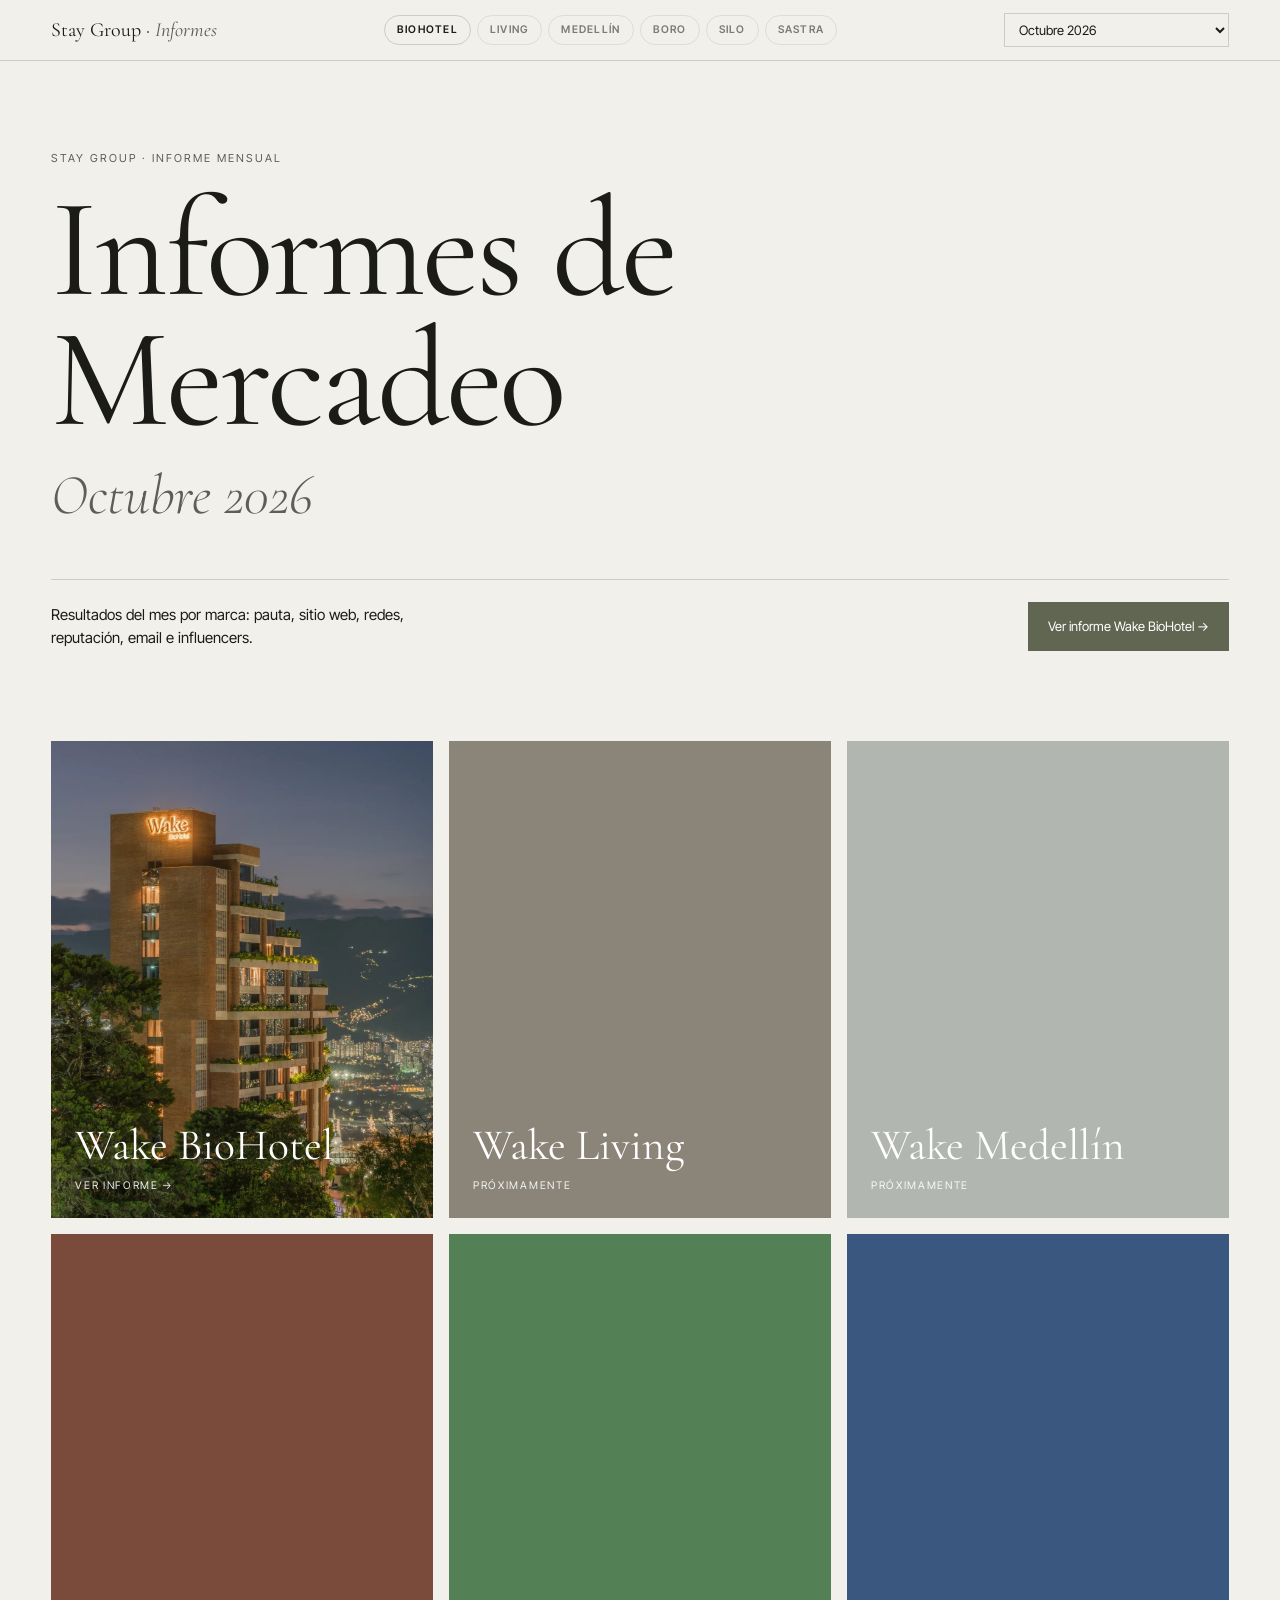
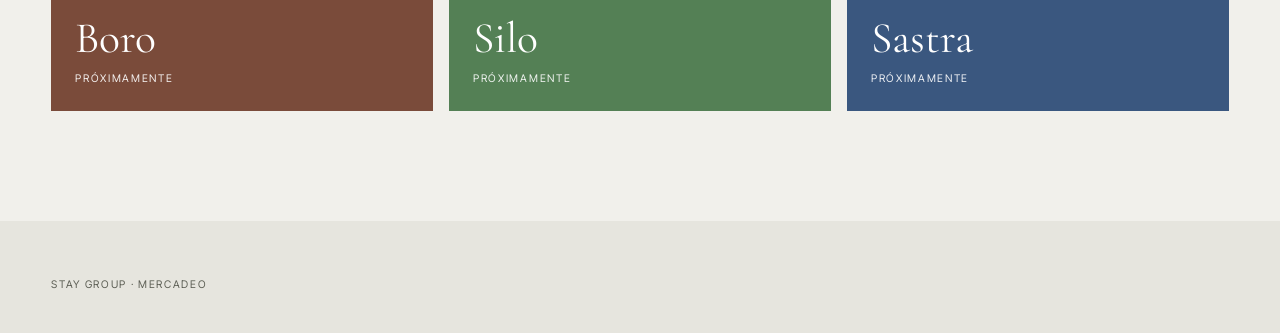
==== informe.html @ aa421466 "Publish the monthly marketing report site at the repository root. Add the static Spanish report (ind" ====
<!doctype html>
<html lang="es">
<head>
<meta charset="utf-8">
<meta name="viewport" content="width=device-width, initial-scale=1">
<title>Informe de Mercadeo · Stay Group</title>
<meta name="description" content="Informes mensuales de Mercadeo de las marcas de Stay Group.">
<meta name="robots" content="noindex">
<link rel="preconnect" href="https://fonts.googleapis.com">
<link rel="preconnect" href="https://fonts.gstatic.com" crossorigin>
<link href="https://fonts.googleapis.com/css2?family=Cormorant+Garamond:ital,wght@0,300;0,400;0,500;1,300;1,400&family=Inter+Tight:wght@400;500;600&display=swap" rel="stylesheet">
<link rel="stylesheet" href="assets/css/styles.css">
<link rel="icon" href="assets/img/favicon.png">
</head>
<body>
<div id="app"><noscript><p style="padding:120px 24px;font-family:serif;font-size:22px">Este informe necesita JavaScript activado.</p></noscript></div>
<script src="data/index.js"></script>
<script src="assets/js/common.js"></script>
<script src="assets/js/report.js"></script>
</body>
</html>
---- assets/css/styles.css ----
:root{
  --olive:#616652; --olive-25:rgba(97,102,82,.25); --olive-10:rgba(97,102,82,.1);
  --cream:#F1F0EB; --ink:#1B1C17; --wood:#A9744F; --down:#A0522D; --white:#fff; --muted:#5d5f55;
  --serif:"Cormorant Garamond",Georgia,"Times New Roman",serif;
  --sans:"Inter Tight",system-ui,-apple-system,"Segoe UI",Roboto,sans-serif;
  --pad:clamp(20px,4vw,56px); --max:1320px;
}
*{box-sizing:border-box;margin:0;padding:0}
html{scroll-behavior:smooth}
body{background:var(--cream);color:var(--ink);font-family:var(--sans);font-size:15px;line-height:1.55;-webkit-font-smoothing:antialiased}
img{max-width:100%;display:block}
a{color:inherit}
em{font-style:italic}
.wrap{max-width:var(--max);margin:0 auto;padding:0 var(--pad)}
.eyebrow{font-size:11px;letter-spacing:.18em;text-transform:uppercase;color:var(--muted)}
.serif{font-family:var(--serif)}
.nowrap{white-space:nowrap}

/* NAV */
.nav{position:fixed;inset:0 0 auto 0;z-index:50;background:rgba(241,240,235,.88);backdrop-filter:blur(10px);-webkit-backdrop-filter:blur(10px);border-bottom:1px solid var(--olive-25)}
.nav .in{display:flex;align-items:center;justify-content:space-between;gap:16px;height:60px;max-width:var(--max);margin:0 auto;padding:0 var(--pad)}
.brandmark{font-family:var(--serif);font-size:20px;text-decoration:none;white-space:nowrap}
.brandmark i{color:var(--muted)}
.pills{display:flex;gap:6px;flex-wrap:nowrap}
.pill{font-size:10.5px;font-weight:600;letter-spacing:.12em;text-transform:uppercase;padding:6px 12px;border-radius:999px;border:1px solid var(--olive-25);text-decoration:none;white-space:nowrap;position:relative;color:var(--ink);background:transparent}
.pill.active{background:var(--olive);color:#fff;border-color:var(--olive)}
.pill.soon{opacity:.55;cursor:default}
.pill.soon:hover::after{content:"Próximamente";position:absolute;top:120%;left:50%;transform:translateX(-50%);background:var(--ink);color:#fff;font-size:10px;padding:4px 8px;border-radius:3px;letter-spacing:.08em}
.month{font-family:var(--sans);font-size:13px;border:1px solid var(--olive-25);background:transparent;padding:7px 10px;color:var(--ink);border-radius:0}
.burger{display:none;background:none;border:0;font-size:24px;line-height:1;cursor:pointer;color:var(--ink)}
.mobile-menu{display:none}
@media (max-width:900px){
  .nav .pills,.nav .month{display:none}
  .burger{display:block}
  .mobile-menu.open{display:flex;flex-direction:column;gap:14px;position:fixed;inset:60px 0 0 0;background:var(--cream);padding:32px var(--pad);z-index:49;overflow:auto}
  .mobile-menu a,.mobile-menu span{font-family:var(--serif);font-size:30px;text-decoration:none}
  .mobile-menu .soon{opacity:.45}
  .mobile-menu .soon small{font-family:var(--sans);font-size:11px;letter-spacing:.14em;text-transform:uppercase;margin-left:8px}
  .mobile-menu .month{display:block;margin-top:16px;font-size:16px}
}

/* HERO */
.hero{position:relative;min-height:100vh;min-height:100svh;display:flex;align-items:flex-end;color:#fff;overflow:hidden;background:#2a2b24}
.hero img.bg{position:absolute;inset:0;width:100%;height:100%;object-fit:cover}
.hero::after{content:"";position:absolute;inset:0;background:linear-gradient(180deg,rgba(0,0,0,.15) 0%,rgba(0,0,0,.2) 40%,rgba(0,0,0,.62) 100%)}
.hero .content{position:relative;z-index:2;width:100%;max-width:var(--max);margin:0 auto;padding:0 var(--pad) clamp(48px,9vh,110px)}
.hero .logo{width:clamp(130px,14vw,190px);margin-bottom:28px}
.hero .eyebrow{color:rgba(255,255,255,.85)}
.hero h1{font-family:var(--serif);font-weight:400;font-size:clamp(56px,11vw,168px);line-height:.92;letter-spacing:-.02em;margin:14px 0 8px}
.hero .sub{font-family:var(--serif);font-style:italic;font-size:clamp(28px,4vw,54px);font-weight:300}
.hero .line{margin-top:18px;font-size:13px;opacity:.9}
.scrollcue{position:absolute;left:50%;bottom:22px;z-index:2;width:1px;height:42px;background:rgba(255,255,255,.6);overflow:hidden}
.scrollcue::after{content:"";position:absolute;left:0;top:-42px;width:1px;height:42px;background:#fff;animation:cue 2s infinite}
@keyframes cue{to{top:42px}}

/* SECTIONS */
section.block{padding:clamp(72px,11vw,150px) 0}
.sh{display:grid;grid-template-columns:220px 1fr;gap:24px;border-top:1px solid var(--olive-25);padding-top:22px;margin-bottom:clamp(36px,5vw,64px)}
.sh h2{font-family:var(--serif);font-weight:400;font-size:clamp(40px,6.4vw,92px);line-height:1;letter-spacing:-.01em}
.sh h2 em{font-weight:300}
.sh p.intro{margin-top:18px;max-width:640px;color:var(--muted)}
@media (max-width:760px){.sh{grid-template-columns:1fr;gap:10px}}

.grid{display:grid;gap:0}
.g3{grid-template-columns:repeat(3,1fr)}
.g5{grid-template-columns:repeat(5,1fr)}
@media (max-width:1000px){.g5{grid-template-columns:repeat(3,1fr)}}
@media (max-width:760px){.g3,.g5{grid-template-columns:1fr}}

.kpi{padding:22px 26px 34px 0;border-top:1px solid var(--olive-25);min-width:0}
.kpi .lab{font-size:11px;letter-spacing:.16em;text-transform:uppercase;color:var(--muted);margin-bottom:12px}
.kpi .val{font-family:var(--serif);font-weight:400;line-height:1;white-space:nowrap;font-size:clamp(44px,6vw,92px);letter-spacing:-.01em}
.kpi .delta{margin-top:14px;font-size:12.5px;display:flex;gap:6px;color:var(--ink)}
.kpi .delta.down{color:var(--down)}
.kpi .delta::before{content:"↗";color:var(--olive)}
.kpi .delta.down::before{content:"↘";color:var(--down)}
.kpi .delta.flat::before{content:"·"}
.kpi .note{margin-top:6px;font-size:11.5px;color:var(--muted)}
.headline .kpi{padding-right:clamp(16px,3vw,40px)}

.cells{display:grid;grid-template-columns:repeat(3,1fr);border:1px solid var(--olive-25)}
.cells .kpi{border-top:0;border-right:1px solid var(--olive-25);border-bottom:1px solid var(--olive-25);padding:22px 20px}
.cells .kpi .val{font-size:clamp(34px,3.6vw,52px)}
@media (max-width:760px){.cells{grid-template-columns:1fr 1fr}.cells .kpi .val{font-size:34px}}

/* ADS */
.adtop{display:grid;grid-template-columns:1.1fr 1fr 1fr;gap:0;margin-bottom:56px}
.adtop .kpi{padding:28px}
.adtop .dark{background:var(--olive);color:#fff;border-top-color:var(--olive)}
.adtop .dark .lab,.adtop .dark .note{color:rgba(255,255,255,.75)}
.adtop .val{font-size:clamp(44px,5.4vw,84px)}
.adtop .kpi+.kpi{border-left:1px solid var(--olive-25)}
@media (max-width:900px){.adtop{grid-template-columns:1fr}.adtop .kpi+.kpi{border-left:0}}
.charts{display:grid;grid-template-columns:1fr 1fr;gap:clamp(24px,4vw,64px);margin-bottom:48px}
@media (max-width:900px){.charts{grid-template-columns:1fr}}
.charts h3{font-family:var(--serif);font-weight:400;font-size:26px;margin-bottom:18px}
.charts h3 em{color:var(--muted)}
.chart svg{width:100%;height:auto;overflow:visible}
.chart text{font-family:var(--sans);font-size:11px;fill:var(--muted)}
.chart .bar{transition:transform 1.2s cubic-bezier(.2,.7,.2,1)}
.legend{display:flex;gap:18px;font-size:11.5px;color:var(--muted);margin-top:8px}
.legend i{display:inline-block;width:10px;height:10px;margin-right:6px;vertical-align:-1px}
.smallnote{font-size:11.5px;color:var(--muted);margin-top:10px}
.cards3{display:grid;grid-template-columns:repeat(3,1fr);gap:16px}
@media (max-width:900px){.cards3{grid-template-columns:1fr}}
.card{background:#fff;border:1px solid var(--olive-25);padding:26px}
.tag{display:inline-block;font-size:10px;font-weight:600;letter-spacing:.14em;text-transform:uppercase;border:1px solid var(--olive-25);border-radius:999px;padding:5px 11px}
.tag.fill{background:var(--olive);color:#fff;border-color:var(--olive)}
.tag.wood{background:var(--wood);color:#fff;border-color:var(--wood)}
.tag.down{background:var(--down);color:#fff;border-color:var(--down)}
.card .mini{font-size:10.5px;letter-spacing:.16em;text-transform:uppercase;color:var(--muted);margin-top:18px}
.card .big{font-family:var(--serif);font-size:40px;line-height:1.1;white-space:nowrap}
.card .txt{font-size:12.5px;margin-top:12px}
.card .txt.muted{color:var(--muted);border-top:1px solid var(--olive-10);padding-top:12px}
.criterio{margin-top:36px;border-left:2px solid var(--wood);padding:4px 0 4px 16px;max-width:720px;font-size:13px}
.criterio b{display:block;font-size:10.5px;letter-spacing:.16em;text-transform:uppercase;color:var(--wood);margin-bottom:4px}

/* PHOTO DIVIDER (transform parallax, image taller than frame so no bands) */
.divider{position:relative;height:clamp(320px,72vh,760px);overflow:hidden;background:var(--olive)}
.divider img{position:absolute;left:0;top:-15%;width:100%;height:130%;object-fit:cover;will-change:transform}
.divider .cap{position:absolute;left:0;right:0;bottom:0;padding:0 var(--pad) clamp(28px,6vh,64px);max-width:var(--max);margin:0 auto;color:#fff;font-family:var(--serif);font-style:italic;font-size:clamp(28px,4.2vw,60px);z-index:2;text-shadow:0 2px 24px rgba(0,0,0,.35)}
.divider::after{content:"";position:absolute;inset:0;background:linear-gradient(180deg,transparent 50%,rgba(0,0,0,.45));pointer-events:none}

/* SOCIAL */
.social{border-top:1px solid var(--olive-25);padding:28px 0 36px}
.social .head{display:flex;justify-content:space-between;align-items:center;margin-bottom:12px;gap:12px}
.social h3{font-family:var(--serif);font-weight:400;font-size:clamp(30px,3.4vw,44px)}
.social .kpi{border-top:0;padding:10px 18px 10px 0}
.social .kpi .val{font-size:clamp(34px,3.4vw,50px)}

/* REPUTATION */
.rep{display:grid;grid-template-columns:1.1fr 2fr;gap:clamp(24px,5vw,72px);align-items:end}
@media (max-width:900px){.rep{grid-template-columns:1fr}}
.ta .score{font-family:var(--serif);font-size:clamp(130px,18vw,260px);line-height:.85;white-space:nowrap}
.ta .score small{font-size:.22em;color:var(--muted)}
.others{display:grid;grid-template-columns:repeat(3,1fr)}
.others .kpi{padding-left:20px;border-top:0;border-left:1px solid var(--olive-25)}
.others .kpi .val{font-size:clamp(40px,4vw,60px)}
.others .kpi .val small{font-size:.4em;color:var(--muted)}
@media (max-width:600px){.others{grid-template-columns:1fr}.others .kpi{border-left:0;border-top:1px solid var(--olive-25);padding-left:0}}
.quotes{display:grid;grid-template-columns:1fr 1fr;gap:clamp(24px,5vw,72px);margin-top:clamp(56px,8vw,110px)}
@media (max-width:760px){.quotes{grid-template-columns:1fr}}
.quotes blockquote{font-family:var(--serif);font-style:italic;font-size:clamp(22px,2.4vw,32px);line-height:1.3}
.quotes cite{display:block;margin-top:14px;font-style:normal;font-family:var(--sans);font-size:10.5px;letter-spacing:.16em;text-transform:uppercase;color:var(--muted)}

/* EMAIL + INFLUENCER */
.email{display:grid;grid-template-columns:minmax(260px,420px) 1fr;gap:clamp(20px,4vw,48px);background:#fff;border:1px solid var(--olive-25);padding:clamp(16px,2.4vw,28px);margin-top:20px}
@media (max-width:760px){.email{grid-template-columns:1fr}}
.shot{position:relative;max-height:520px;overflow:auto;border:1px solid var(--olive-10);background:#f6f6f3;cursor:zoom-in}
.shot img{width:100%}
.shot .zoom{position:sticky;top:10px;float:right;margin:10px 10px -40px 0;background:var(--ink);color:#fff;font-size:10px;letter-spacing:.12em;text-transform:uppercase;padding:5px 9px;border-radius:999px;z-index:2}
.email h3,.infl h3{font-family:var(--serif);font-weight:400;font-size:clamp(28px,3vw,40px);line-height:1.1;margin:14px 0 6px}
.email .date{font-size:13px;color:var(--muted)}
.email .aud{font-size:12.5px;margin:12px 0 18px}
.email .aud b,.infl .meta b{font-size:10.5px;letter-spacing:.14em;text-transform:uppercase;color:var(--muted);font-weight:500;margin-right:6px}
.metrics{display:grid;grid-template-columns:repeat(3,1fr);gap:0 20px}
.metrics div{border-top:1px solid var(--olive-25);padding:10px 0 14px}
.metrics span{display:block;font-size:10.5px;letter-spacing:.14em;text-transform:uppercase;color:var(--muted)}
.metrics strong{font-family:var(--serif);font-weight:400;font-size:28px;white-space:nowrap}
.metrics small{font-size:11px;color:var(--muted);margin-left:4px}
.infl{display:grid;grid-template-columns:minmax(260px,420px) 1fr;gap:clamp(20px,4vw,56px);align-items:start}
@media (max-width:760px){.infl{grid-template-columns:1fr}}
.infl h3{font-size:clamp(44px,5vw,72px)}
.infl blockquote{font-family:var(--serif);font-style:italic;font-size:clamp(20px,2vw,26px);border-left:1px solid var(--olive);padding-left:18px;margin:22px 0}
.infl .meta{font-size:12.5px;margin-top:10px}

/* MILESTONES + LEARNINGS */
.miles li{list-style:none;display:grid;grid-template-columns:90px 1fr;border-top:1px solid var(--olive-25);padding:22px 0;font-family:var(--serif);font-size:clamp(19px,1.9vw,25px);line-height:1.35}
.miles li:last-child{border-bottom:1px solid var(--olive-25)}
.miles li span{font-style:italic;color:var(--muted)}
.lcards{display:grid;grid-template-columns:repeat(auto-fit,minmax(300px,1fr));gap:16px;margin-top:14px}
.lcard{background:#fff;border:1px solid var(--olive-25);padding:clamp(22px,3vw,40px);position:relative}
.lcard .n{font-family:var(--serif);font-size:64px;line-height:1;color:var(--olive)}
.lcard h4{font-family:var(--serif);font-weight:400;font-size:clamp(24px,2.4vw,32px);margin:18px 0 10px}
.lcard p{font-size:13.5px}
.lcard .tag{position:absolute;top:22px;right:22px}
.subhead{margin:48px 0 0}

/* FOOTER */
footer.sources{background:#E6E5DE;padding:56px 0 40px;font-size:12px;color:var(--muted)}
footer .cols{display:grid;grid-template-columns:1fr 2fr;gap:40px}
@media (max-width:760px){footer .cols{grid-template-columns:1fr}}
footer h5{font-size:10.5px;letter-spacing:.18em;text-transform:uppercase;font-weight:500;margin-bottom:12px;color:var(--ink)}
footer .pend{color:var(--ink);font-size:13.5px}
footer .bottom{border-top:1px solid var(--olive-25);margin-top:36px;padding-top:18px;letter-spacing:.16em;text-transform:uppercase;font-size:10.5px}

/* COVER */
.cover{padding-top:150px;padding-bottom:90px}
.cover h1{font-family:var(--serif);font-weight:400;font-size:clamp(64px,11vw,170px);line-height:.92;letter-spacing:-.02em;margin-top:18px}
.cover .sub{font-family:var(--serif);font-style:italic;font-weight:300;font-size:clamp(32px,4.4vw,60px);color:var(--muted);margin-top:8px}
.cover .row{display:flex;justify-content:space-between;align-items:center;gap:24px;border-top:1px solid var(--olive-25);margin-top:40px;padding-top:22px;flex-wrap:wrap}
.btn{display:inline-flex;gap:10px;align-items:center;background:var(--olive);color:#fff;text-decoration:none;padding:14px 20px;font-size:13px}
.bcards{display:grid;grid-template-columns:repeat(3,1fr);gap:16px;padding-bottom:110px}
@media (max-width:900px){.bcards{grid-template-columns:1fr 1fr}}
@media (max-width:560px){.bcards{grid-template-columns:1fr}}
.bcard{position:relative;aspect-ratio:4/5;overflow:hidden;color:#fff;text-decoration:none;display:flex;flex-direction:column;justify-content:flex-end;padding:24px}
.bcard img{position:absolute;inset:0;width:100%;height:100%;object-fit:cover;transition:transform 1.2s ease}
.bcard:hover img{transform:scale(1.04)}
.bcard::after{content:"";position:absolute;inset:0;background:linear-gradient(180deg,transparent 45%,rgba(0,0,0,.55))}
.bcard>*{position:relative;z-index:2}
.bcard .nm{font-family:var(--serif);font-size:clamp(34px,3.4vw,48px);line-height:1}
.bcard .st{font-size:10.5px;letter-spacing:.16em;text-transform:uppercase;margin-top:10px;opacity:.9}
.bcard.soon{cursor:default}
.bcard.soon::after{background:none}

/* COMING SOON page */
.soonpage{min-height:100vh;display:flex;align-items:center;color:#fff}
.soonpage h1{font-family:var(--serif);font-weight:400;font-size:clamp(56px,10vw,150px);line-height:.95}

/* LIGHTBOX */
.lb{position:fixed;inset:0;background:rgba(20,20,16,.92);z-index:100;display:none;overflow:auto;padding:60px 16px;cursor:zoom-out}
.lb.open{display:block}
.lb img{margin:0 auto;max-width:min(760px,100%)}
.lb button{position:fixed;top:16px;right:20px;background:#fff;border:0;padding:8px 12px;font-size:12px;cursor:pointer}

/* REVEAL: content is visible by default. Only hidden when JS confirms it can animate (html.js-anim). */
.js-anim .reveal{opacity:0;transform:translateY(28px);transition:opacity .9s ease,transform .9s cubic-bezier(.2,.7,.2,1)}
.js-anim .reveal.in{opacity:1;transform:none}
@media (prefers-reduced-motion:reduce){
  .js-anim .reveal{opacity:1;transform:none;transition:none}
  .divider img{transform:none!important}
  .scrollcue::after{animation:none}
}
@media print{.js-anim .reveal{opacity:1!important;transform:none!important}.nav{position:static}}
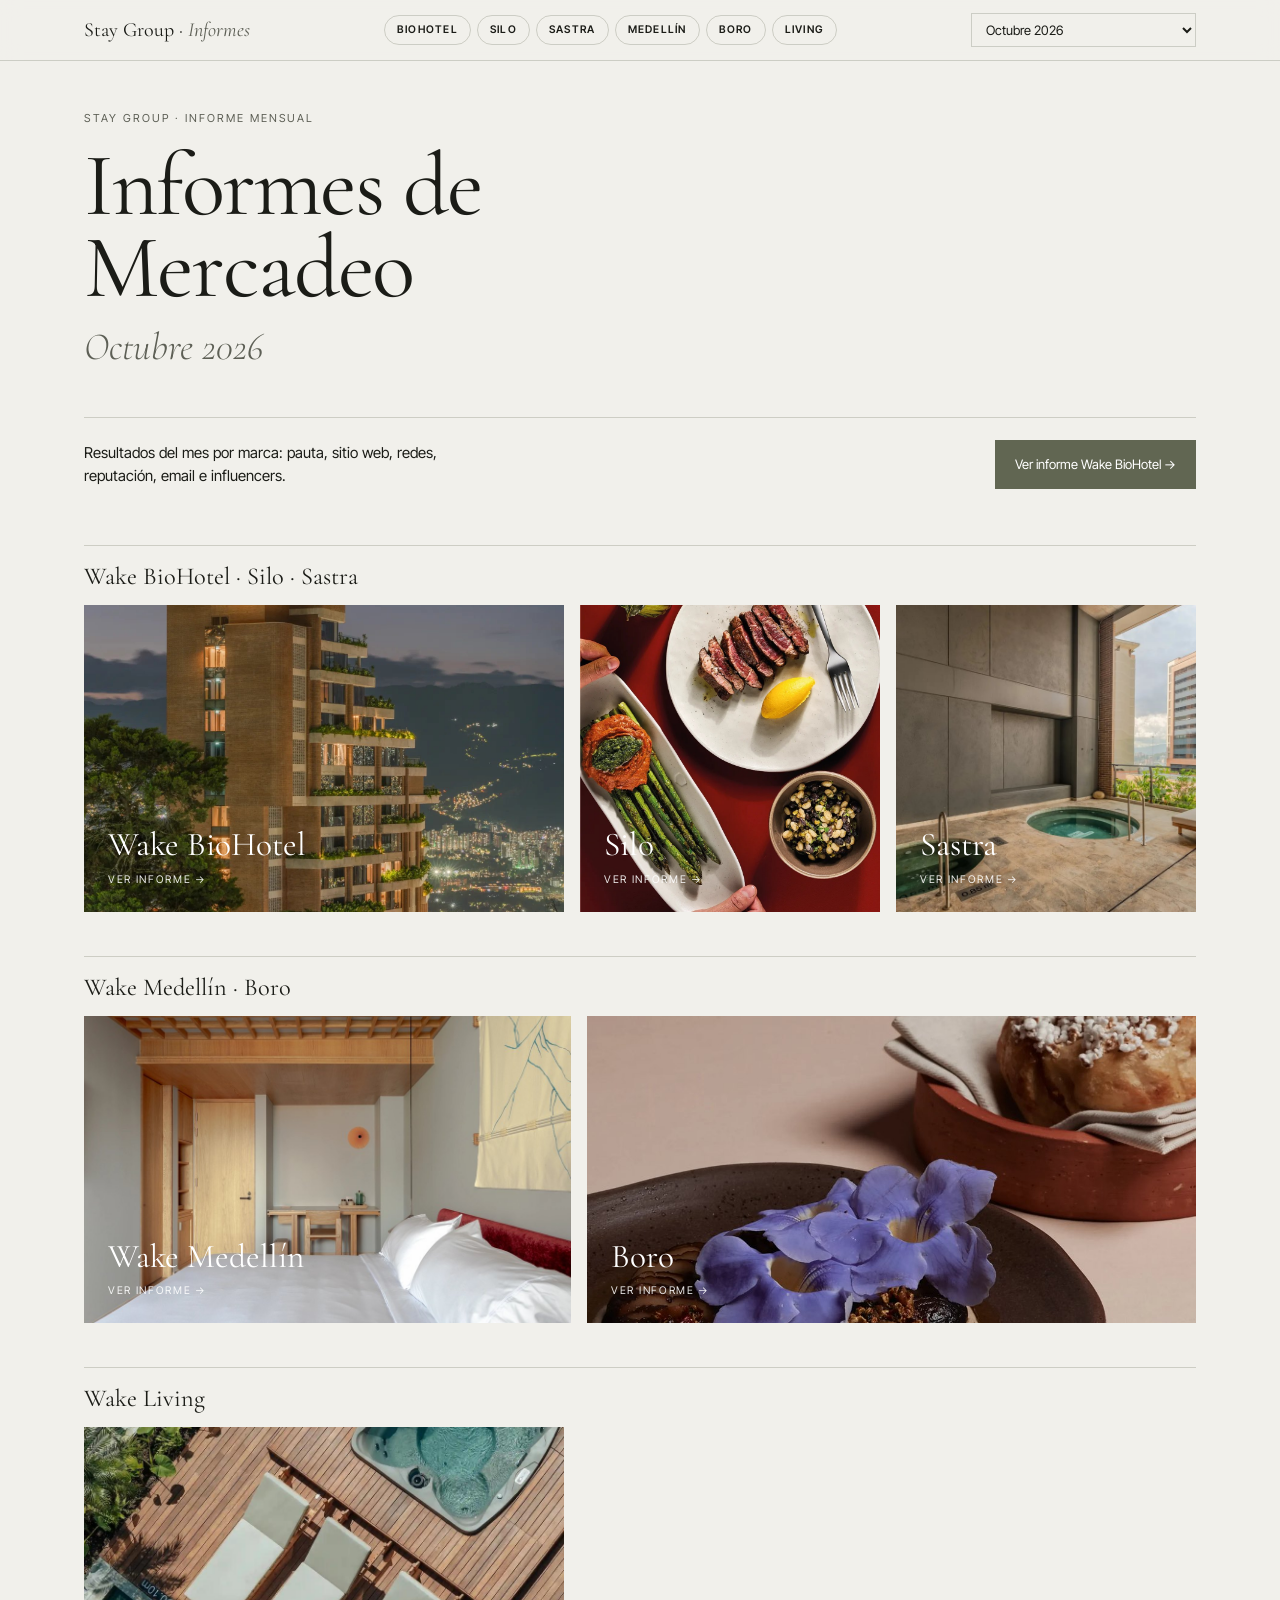
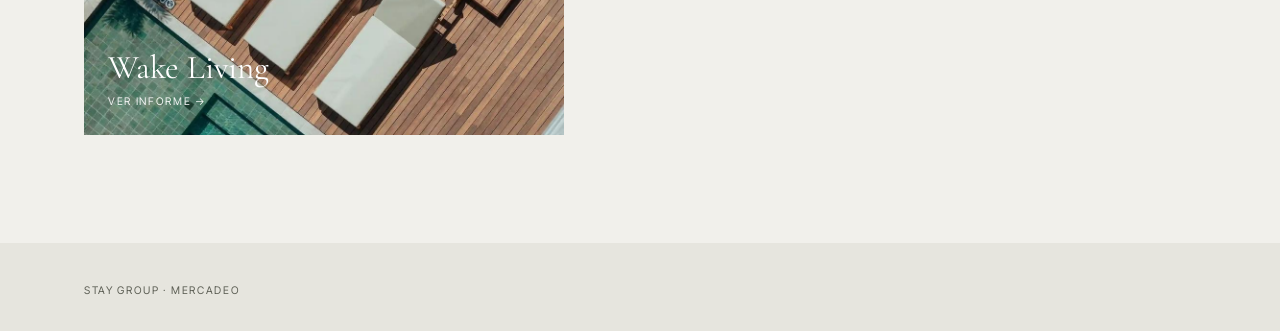
==== commit c05b59ad: "Group brands on the cover and link sibling reports. Publish the new site archive, including cache-bu" ====
--- a/informe.html
+++ b/informe.html
@@ -9,13 +9,13 @@
 <link rel="preconnect" href="https://fonts.googleapis.com">
 <link rel="preconnect" href="https://fonts.gstatic.com" crossorigin>
 <link href="https://fonts.googleapis.com/css2?family=Cormorant+Garamond:ital,wght@0,300;0,400;0,500;1,300;1,400&family=Inter+Tight:wght@400;500;600&display=swap" rel="stylesheet">
-<link rel="stylesheet" href="assets/css/styles.css">
+<link rel="stylesheet" href="assets/css/styles.css?v=20261111-1410">
 <link rel="icon" href="assets/img/favicon.png">
 </head>
 <body>
 <div id="app"><noscript><p style="padding:120px 24px;font-family:serif;font-size:22px">Este informe necesita JavaScript activado.</p></noscript></div>
-<script src="data/index.js"></script>
-<script src="assets/js/common.js"></script>
-<script src="assets/js/report.js"></script>
+<script src="data/index.js?v=20261111-1410"></script>
+<script src="assets/js/common.js?v=20261111-1410"></script>
+<script src="assets/js/report.js?v=20261111-1410"></script>
 </body>
 </html>
--- a/assets/css/styles.css
+++ b/assets/css/styles.css
@@ -1,9 +1,9 @@
 :root{
   --olive:#616652; --olive-25:rgba(97,102,82,.25); --olive-10:rgba(97,102,82,.1);
-  --cream:#F1F0EB; --ink:#1B1C17; --wood:#A9744F; --down:#A0522D; --white:#fff; --muted:#5d5f55;
+  --cream:#F1F0EB; --ink:#1B1C17; --wood:#A9744F; --down:#A0522D; --light:#BDB8AA; --white:#fff; --muted:#5d5f55;
   --serif:"Cormorant Garamond",Georgia,"Times New Roman",serif;
   --sans:"Inter Tight",system-ui,-apple-system,"Segoe UI",Roboto,sans-serif;
-  --pad:clamp(20px,4vw,56px); --max:1320px;
+  --pad:clamp(22px,5vw,72px); --max:1240px;
 }
 *{box-sizing:border-box;margin:0;padding:0}
 html{scroll-behavior:smooth}
@@ -40,116 +40,135 @@
 }
 
 /* HERO */
-.hero{position:relative;min-height:100vh;min-height:100svh;display:flex;align-items:flex-end;color:#fff;overflow:hidden;background:#2a2b24}
+.hero{position:relative;min-height:72vh;min-height:72svh;display:flex;align-items:flex-end;color:#fff;overflow:hidden;background:#2a2b24}
 .hero img.bg{position:absolute;inset:0;width:100%;height:100%;object-fit:cover}
 .hero::after{content:"";position:absolute;inset:0;background:linear-gradient(180deg,rgba(0,0,0,.15) 0%,rgba(0,0,0,.2) 40%,rgba(0,0,0,.62) 100%)}
-.hero .content{position:relative;z-index:2;width:100%;max-width:var(--max);margin:0 auto;padding:0 var(--pad) clamp(48px,9vh,110px)}
-.hero .logo{width:clamp(130px,14vw,190px);margin-bottom:28px}
+.hero .content{position:relative;z-index:2;width:100%;max-width:var(--max);margin:0 auto;padding:0 var(--pad) clamp(36px,6vh,72px)}
+.hero .logo{width:auto;max-width:clamp(110px,11vw,160px);max-height:72px;margin-bottom:20px}
 .hero .eyebrow{color:rgba(255,255,255,.85)}
-.hero h1{font-family:var(--serif);font-weight:400;font-size:clamp(56px,11vw,168px);line-height:.92;letter-spacing:-.02em;margin:14px 0 8px}
-.hero .sub{font-family:var(--serif);font-style:italic;font-size:clamp(28px,4vw,54px);font-weight:300}
+.hero h1{font-family:var(--serif);font-weight:400;font-size:clamp(44px,7vw,104px);line-height:.95;letter-spacing:-.015em;margin:10px 0 6px}
+.hero .sub{font-family:var(--serif);font-style:italic;font-size:clamp(24px,2.8vw,38px);font-weight:300}
 .hero .line{margin-top:18px;font-size:13px;opacity:.9}
 .scrollcue{position:absolute;left:50%;bottom:22px;z-index:2;width:1px;height:42px;background:rgba(255,255,255,.6);overflow:hidden}
 .scrollcue::after{content:"";position:absolute;left:0;top:-42px;width:1px;height:42px;background:#fff;animation:cue 2s infinite}
 @keyframes cue{to{top:42px}}
 
 /* SECTIONS */
-section.block{padding:clamp(72px,11vw,150px) 0}
-.sh{display:grid;grid-template-columns:220px 1fr;gap:24px;border-top:1px solid var(--olive-25);padding-top:22px;margin-bottom:clamp(36px,5vw,64px)}
-.sh h2{font-family:var(--serif);font-weight:400;font-size:clamp(40px,6.4vw,92px);line-height:1;letter-spacing:-.01em}
+section.block{padding-top:clamp(44px,6vw,84px);padding-bottom:clamp(44px,6vw,84px)}
+.sh{display:grid;grid-template-columns:200px 1fr;gap:24px;border-top:1px solid var(--olive-25);padding-top:18px;margin-bottom:clamp(24px,3vw,40px)}
+.sh h2{font-family:var(--serif);font-weight:400;font-size:clamp(30px,3.8vw,54px);line-height:1.05;letter-spacing:-.005em}
 .sh h2 em{font-weight:300}
-.sh p.intro{margin-top:18px;max-width:640px;color:var(--muted)}
+.sh p.intro{margin-top:10px;max-width:640px;color:var(--muted)}
 @media (max-width:760px){.sh{grid-template-columns:1fr;gap:10px}}
 
-.grid{display:grid;gap:0}
+.grid{display:grid;column-gap:clamp(20px,3vw,40px);row-gap:0}
 .g3{grid-template-columns:repeat(3,1fr)}
+.g4{grid-template-columns:repeat(4,1fr)}
 .g5{grid-template-columns:repeat(5,1fr)}
-@media (max-width:1000px){.g5{grid-template-columns:repeat(3,1fr)}}
-@media (max-width:760px){.g3,.g5{grid-template-columns:1fr}}
-
-.kpi{padding:22px 26px 34px 0;border-top:1px solid var(--olive-25);min-width:0}
+@media (max-width:1000px){.g5{grid-template-columns:repeat(3,1fr)}.g4{grid-template-columns:repeat(2,1fr)}}
+@media (max-width:760px){.g3,.g4,.g5{grid-template-columns:1fr}}
+
+.kpi{padding:18px 0 24px;border-top:1px solid var(--olive-25);min-width:0}
 .kpi .lab{font-size:11px;letter-spacing:.16em;text-transform:uppercase;color:var(--muted);margin-bottom:12px}
-.kpi .val{font-family:var(--serif);font-weight:400;line-height:1;white-space:nowrap;font-size:clamp(44px,6vw,92px);letter-spacing:-.01em}
+.kpi .val{font-family:var(--serif);font-weight:400;line-height:1;white-space:nowrap;font-size:clamp(36px,4.2vw,62px);letter-spacing:-.01em}
 .kpi .delta{margin-top:14px;font-size:12.5px;display:flex;gap:6px;color:var(--ink)}
 .kpi .delta.down{color:var(--down)}
 .kpi .delta::before{content:"↗";color:var(--olive)}
 .kpi .delta.down::before{content:"↘";color:var(--down)}
 .kpi .delta.flat::before{content:"·"}
 .kpi .note{margin-top:6px;font-size:11.5px;color:var(--muted)}
-.headline .kpi{padding-right:clamp(16px,3vw,40px)}
+.kpi .delta,.kpi .note{overflow-wrap:anywhere}
 
 .cells{display:grid;grid-template-columns:repeat(3,1fr);border:1px solid var(--olive-25)}
 .cells .kpi{border-top:0;border-right:1px solid var(--olive-25);border-bottom:1px solid var(--olive-25);padding:22px 20px}
-.cells .kpi .val{font-size:clamp(34px,3.6vw,52px)}
-@media (max-width:760px){.cells{grid-template-columns:1fr 1fr}.cells .kpi .val{font-size:34px}}
+.cells .kpi .val{font-size:clamp(30px,3vw,44px)}
+.cells.c4{grid-template-columns:repeat(4,1fr)}
+.cells.c4 .kpi .val{font-size:clamp(28px,2.6vw,40px)}
+@media (max-width:1000px){.cells.c4{grid-template-columns:repeat(2,1fr)}}
+@media (max-width:760px){.cells,.cells.c4{grid-template-columns:1fr 1fr}.cells .kpi{padding:16px 14px}.cells .kpi .val{font-size:28px}}
 
 /* ADS */
-.adtop{display:grid;grid-template-columns:1.1fr 1fr 1fr;gap:0;margin-bottom:56px}
-.adtop .kpi{padding:28px}
+.adtop{display:grid;grid-template-columns:1.1fr 1fr 1fr;gap:0;margin-bottom:36px}
+.adtop.n2{grid-template-columns:1.1fr 1fr}
+.adtop.n4{grid-template-columns:1.1fr 1fr 1fr 1fr}
+.adtop.n4 .val{font-size:clamp(32px,3.4vw,50px)}
+.adtop .kpi{padding:22px 24px}
 .adtop .dark{background:var(--olive);color:#fff;border-top-color:var(--olive)}
 .adtop .dark .lab,.adtop .dark .note{color:rgba(255,255,255,.75)}
-.adtop .val{font-size:clamp(44px,5.4vw,84px)}
+.adtop .dark .delta,.adtop .dark .delta.down,.adtop .dark .delta::before,.adtop .dark .delta.down::before{color:#fff}
+.adtop .val{font-size:clamp(36px,4.2vw,60px)}
 .adtop .kpi+.kpi{border-left:1px solid var(--olive-25)}
-@media (max-width:900px){.adtop{grid-template-columns:1fr}.adtop .kpi+.kpi{border-left:0}}
-.charts{display:grid;grid-template-columns:1fr 1fr;gap:clamp(24px,4vw,64px);margin-bottom:48px}
+@media (max-width:900px){.adtop,.adtop.n2,.adtop.n4{grid-template-columns:1fr}.adtop .kpi+.kpi{border-left:0}}
+.charts{display:grid;grid-template-columns:1fr 1fr;gap:clamp(24px,4vw,56px);margin-bottom:32px}
+.charts.one{grid-template-columns:1fr;max-width:760px}
 @media (max-width:900px){.charts{grid-template-columns:1fr}}
-.charts h3{font-family:var(--serif);font-weight:400;font-size:26px;margin-bottom:18px}
+.charts h3{font-family:var(--serif);font-weight:400;font-size:22px;margin-bottom:12px}
 .charts h3 em{color:var(--muted)}
 .chart svg{width:100%;height:auto;overflow:visible}
 .chart text{font-family:var(--sans);font-size:11px;fill:var(--muted)}
-.chart .bar{transition:transform 1.2s cubic-bezier(.2,.7,.2,1)}
+/* Barras visibles por defecto; solo se encogen mientras esperan la animación */
+.chart .bar{transform-box:fill-box;transition:transform 1.2s cubic-bezier(.2,.7,.2,1)}
+.chart .bar-x{transform-origin:left center}
+.chart .bar-y{transform-origin:center bottom}
+.js-anim .reveal:not(.in) .bar-x{transform:scaleX(0)}
+.js-anim .reveal:not(.in) .bar-y{transform:scaleY(0)}
 .legend{display:flex;gap:18px;font-size:11.5px;color:var(--muted);margin-top:8px}
 .legend i{display:inline-block;width:10px;height:10px;margin-right:6px;vertical-align:-1px}
 .smallnote{font-size:11.5px;color:var(--muted);margin-top:10px}
 .cards3{display:grid;grid-template-columns:repeat(3,1fr);gap:16px}
-@media (max-width:900px){.cards3{grid-template-columns:1fr}}
-.card{background:#fff;border:1px solid var(--olive-25);padding:26px}
+.cards3.n2{grid-template-columns:repeat(2,1fr)}
+.cards3.n1{grid-template-columns:minmax(0,520px)}
+@media (max-width:900px){.cards3,.cards3.n2{grid-template-columns:1fr}}
+.card{background:#fff;border:1px solid var(--olive-25);padding:22px}
 .tag{display:inline-block;font-size:10px;font-weight:600;letter-spacing:.14em;text-transform:uppercase;border:1px solid var(--olive-25);border-radius:999px;padding:5px 11px}
 .tag.fill{background:var(--olive);color:#fff;border-color:var(--olive)}
 .tag.wood{background:var(--wood);color:#fff;border-color:var(--wood)}
 .tag.down{background:var(--down);color:#fff;border-color:var(--down)}
 .card .mini{font-size:10.5px;letter-spacing:.16em;text-transform:uppercase;color:var(--muted);margin-top:18px}
-.card .big{font-family:var(--serif);font-size:40px;line-height:1.1;white-space:nowrap}
+.card .big{font-family:var(--serif);font-size:32px;line-height:1.1;white-space:nowrap}
 .card .txt{font-size:12.5px;margin-top:12px}
 .card .txt.muted{color:var(--muted);border-top:1px solid var(--olive-10);padding-top:12px}
 .criterio{margin-top:36px;border-left:2px solid var(--wood);padding:4px 0 4px 16px;max-width:720px;font-size:13px}
 .criterio b{display:block;font-size:10.5px;letter-spacing:.16em;text-transform:uppercase;color:var(--wood);margin-bottom:4px}
 
 /* PHOTO DIVIDER (transform parallax, image taller than frame so no bands) */
-.divider{position:relative;height:clamp(320px,72vh,760px);overflow:hidden;background:var(--olive)}
+.divider{position:relative;height:clamp(200px,40vh,420px);overflow:hidden;background:var(--olive)}
 .divider img{position:absolute;left:0;top:-15%;width:100%;height:130%;object-fit:cover;will-change:transform}
-.divider .cap{position:absolute;left:0;right:0;bottom:0;padding:0 var(--pad) clamp(28px,6vh,64px);max-width:var(--max);margin:0 auto;color:#fff;font-family:var(--serif);font-style:italic;font-size:clamp(28px,4.2vw,60px);z-index:2;text-shadow:0 2px 24px rgba(0,0,0,.35)}
+.divider .cap{position:absolute;left:0;right:0;bottom:0;padding:0 var(--pad) clamp(28px,6vh,64px);max-width:var(--max);margin:0 auto;color:#fff;font-family:var(--serif);font-style:italic;font-size:clamp(22px,2.8vw,40px);z-index:2;text-shadow:0 2px 24px rgba(0,0,0,.35)}
 .divider::after{content:"";position:absolute;inset:0;background:linear-gradient(180deg,transparent 50%,rgba(0,0,0,.45));pointer-events:none}
 
 /* SOCIAL */
-.social{border-top:1px solid var(--olive-25);padding:28px 0 36px}
+.social{border-top:1px solid var(--olive-25);padding:20px 0 24px}
 .social .head{display:flex;justify-content:space-between;align-items:center;margin-bottom:12px;gap:12px}
-.social h3{font-family:var(--serif);font-weight:400;font-size:clamp(30px,3.4vw,44px)}
-.social .kpi{border-top:0;padding:10px 18px 10px 0}
-.social .kpi .val{font-size:clamp(34px,3.4vw,50px)}
+.social h3{font-family:var(--serif);font-weight:400;font-size:clamp(24px,2.4vw,32px)}
+.social .kpi{border-top:0;padding:8px 0}
+.social .kpi .val{font-size:clamp(28px,2.8vw,40px)}
 
 /* REPUTATION */
 .rep{display:grid;grid-template-columns:1.1fr 2fr;gap:clamp(24px,5vw,72px);align-items:end}
 @media (max-width:900px){.rep{grid-template-columns:1fr}}
-.ta .score{font-family:var(--serif);font-size:clamp(130px,18vw,260px);line-height:.85;white-space:nowrap}
+.ta .score{font-family:var(--serif);font-size:clamp(84px,10vw,140px);line-height:.9;white-space:nowrap}
 .ta .score small{font-size:.22em;color:var(--muted)}
 .others{display:grid;grid-template-columns:repeat(3,1fr)}
+.others.n1{grid-template-columns:1fr}.others.n2{grid-template-columns:repeat(2,1fr)}.others.n4{grid-template-columns:repeat(4,1fr)}
+.rep.solo{grid-template-columns:1fr}
 .others .kpi{padding-left:20px;border-top:0;border-left:1px solid var(--olive-25)}
-.others .kpi .val{font-size:clamp(40px,4vw,60px)}
+.others .kpi .val{font-size:clamp(32px,3vw,46px)}
 .others .kpi .val small{font-size:.4em;color:var(--muted)}
-@media (max-width:600px){.others{grid-template-columns:1fr}.others .kpi{border-left:0;border-top:1px solid var(--olive-25);padding-left:0}}
-.quotes{display:grid;grid-template-columns:1fr 1fr;gap:clamp(24px,5vw,72px);margin-top:clamp(56px,8vw,110px)}
+@media (max-width:600px){.others,.others.n2,.others.n4{grid-template-columns:1fr}.others .kpi{border-left:0;border-top:1px solid var(--olive-25);padding-left:0}}
+.quotes{display:grid;grid-template-columns:1fr 1fr;gap:clamp(24px,5vw,64px);margin-top:clamp(32px,4vw,56px)}
 @media (max-width:760px){.quotes{grid-template-columns:1fr}}
-.quotes blockquote{font-family:var(--serif);font-style:italic;font-size:clamp(22px,2.4vw,32px);line-height:1.3}
+.quotes.one{grid-template-columns:minmax(0,760px)}
+.quotes blockquote{font-family:var(--serif);font-style:italic;font-size:clamp(19px,1.8vw,24px);line-height:1.35}
 .quotes cite{display:block;margin-top:14px;font-style:normal;font-family:var(--sans);font-size:10.5px;letter-spacing:.16em;text-transform:uppercase;color:var(--muted)}
 
 /* EMAIL + INFLUENCER */
 .email{display:grid;grid-template-columns:minmax(260px,420px) 1fr;gap:clamp(20px,4vw,48px);background:#fff;border:1px solid var(--olive-25);padding:clamp(16px,2.4vw,28px);margin-top:20px}
 @media (max-width:760px){.email{grid-template-columns:1fr}}
-.shot{position:relative;max-height:520px;overflow:auto;border:1px solid var(--olive-10);background:#f6f6f3;cursor:zoom-in}
+.shot{position:relative;max-height:440px;overflow:auto;border:1px solid var(--olive-10);background:#f6f6f3;cursor:zoom-in}
 .shot img{width:100%}
 .shot .zoom{position:sticky;top:10px;float:right;margin:10px 10px -40px 0;background:var(--ink);color:#fff;font-size:10px;letter-spacing:.12em;text-transform:uppercase;padding:5px 9px;border-radius:999px;z-index:2}
-.email h3,.infl h3{font-family:var(--serif);font-weight:400;font-size:clamp(28px,3vw,40px);line-height:1.1;margin:14px 0 6px}
+.email h3,.infl h3{font-family:var(--serif);font-weight:400;font-size:clamp(24px,2.4vw,32px);line-height:1.1;margin:14px 0 6px}
 .email .date{font-size:13px;color:var(--muted)}
 .email .aud{font-size:12.5px;margin:12px 0 18px}
 .email .aud b,.infl .meta b{font-size:10.5px;letter-spacing:.14em;text-transform:uppercase;color:var(--muted);font-weight:500;margin-right:6px}
@@ -160,24 +179,44 @@
 .metrics small{font-size:11px;color:var(--muted);margin-left:4px}
 .infl{display:grid;grid-template-columns:minmax(260px,420px) 1fr;gap:clamp(20px,4vw,56px);align-items:start}
 @media (max-width:760px){.infl{grid-template-columns:1fr}}
-.infl h3{font-size:clamp(44px,5vw,72px)}
+.infl h3{font-size:clamp(34px,3.6vw,52px)}
 .infl blockquote{font-family:var(--serif);font-style:italic;font-size:clamp(20px,2vw,26px);border-left:1px solid var(--olive);padding-left:18px;margin:22px 0}
 .infl .meta{font-size:12.5px;margin-top:10px}
 
+/* HISTORIAS DE INFLUENCERS (sin métricas públicas) */
+.stories{display:grid;grid-template-columns:minmax(0,1fr) minmax(0,2fr);gap:clamp(20px,4vw,48px);border-top:1px solid var(--olive-25);padding-top:24px;margin-top:32px;align-items:start}
+.stories h3{font-family:var(--serif);font-weight:400;font-size:clamp(24px,2.4vw,32px);line-height:1.15;margin:14px 0 8px}
+.stories p{font-size:13.5px}
+.stories .pics{display:grid;gap:14px}
+.shot.wide{max-height:none;overflow:hidden;background:transparent;border:0}
+.shot.wide img{width:auto;max-width:100%;max-height:440px;margin:0 auto}
+@media (max-width:860px){.stories{grid-template-columns:1fr}}
+.infl+.infl{margin-top:40px;border-top:1px solid var(--olive-25);padding-top:32px}
+
 /* MILESTONES + LEARNINGS */
-.miles li{list-style:none;display:grid;grid-template-columns:90px 1fr;border-top:1px solid var(--olive-25);padding:22px 0;font-family:var(--serif);font-size:clamp(19px,1.9vw,25px);line-height:1.35}
+.miles li{list-style:none;display:grid;grid-template-columns:64px 1fr;border-top:1px solid var(--olive-25);padding:14px 0;font-family:var(--serif);font-size:clamp(17px,1.5vw,21px);line-height:1.35}
 .miles li:last-child{border-bottom:1px solid var(--olive-25)}
 .miles li span{font-style:italic;color:var(--muted)}
-.lcards{display:grid;grid-template-columns:repeat(auto-fit,minmax(300px,1fr));gap:16px;margin-top:14px}
-.lcard{background:#fff;border:1px solid var(--olive-25);padding:clamp(22px,3vw,40px);position:relative}
-.lcard .n{font-family:var(--serif);font-size:64px;line-height:1;color:var(--olive)}
-.lcard h4{font-family:var(--serif);font-weight:400;font-size:clamp(24px,2.4vw,32px);margin:18px 0 10px}
-.lcard p{font-size:13.5px}
-.lcard .tag{position:absolute;top:22px;right:22px}
-.subhead{margin:48px 0 0}
-
+/* APRENDIZAJE -> PRÓXIMO PASO */
+.insights{border-top:1px solid var(--olive-25)}
+.ins-head,.ins{display:grid;grid-template-columns:56px 1fr 40px 1fr;column-gap:clamp(12px,2vw,28px)}
+.ins-head{padding:12px 0;font-size:10.5px;letter-spacing:.16em;text-transform:uppercase;color:var(--muted);border-bottom:1px solid var(--olive-25)}
+.ins{padding:22px 0;border-bottom:1px solid var(--olive-25);align-items:start}
+.ins .n{font-family:var(--serif);font-size:40px;line-height:1;color:var(--olive)}
+.ins h4{font-family:var(--serif);font-weight:400;font-size:clamp(21px,1.9vw,26px);line-height:1.15;margin:10px 0 6px}
+.ins p{font-size:13.5px}
+.ins .a{background:#fff;border:1px solid var(--olive-25);padding:16px 18px}
+.ins .a h4{margin-top:4px}
+.ins .arrow{font-family:var(--serif);font-size:32px;color:var(--wood);text-align:center;padding-top:30px}
+.ins .mlab{display:none;font-size:10.5px;letter-spacing:.16em;text-transform:uppercase;color:var(--muted)}
+@media (max-width:760px){
+  .ins-head{display:none}
+  .ins{grid-template-columns:1fr;row-gap:10px}
+  .ins .arrow{display:none}
+  .ins .mlab{display:block}
+}
 /* FOOTER */
-footer.sources{background:#E6E5DE;padding:56px 0 40px;font-size:12px;color:var(--muted)}
+footer.sources{background:#E6E5DE;padding:40px 0 32px;font-size:12px;color:var(--muted)}
 footer .cols{display:grid;grid-template-columns:1fr 2fr;gap:40px}
 @media (max-width:760px){footer .cols{grid-template-columns:1fr}}
 footer h5{font-size:10.5px;letter-spacing:.18em;text-transform:uppercase;font-weight:500;margin-bottom:12px;color:var(--ink)}
@@ -185,27 +224,39 @@
 footer .bottom{border-top:1px solid var(--olive-25);margin-top:36px;padding-top:18px;letter-spacing:.16em;text-transform:uppercase;font-size:10.5px}
 
 /* COVER */
-.cover{padding-top:150px;padding-bottom:90px}
-.cover h1{font-family:var(--serif);font-weight:400;font-size:clamp(64px,11vw,170px);line-height:.92;letter-spacing:-.02em;margin-top:18px}
-.cover .sub{font-family:var(--serif);font-style:italic;font-weight:300;font-size:clamp(32px,4.4vw,60px);color:var(--muted);margin-top:8px}
+.cover{padding-top:110px;padding-bottom:56px}
+.cover h1{font-family:var(--serif);font-weight:400;font-size:clamp(46px,7vw,108px);line-height:.92;letter-spacing:-.02em;margin-top:18px}
+.cover .sub{font-family:var(--serif);font-style:italic;font-weight:300;font-size:clamp(24px,3vw,40px);color:var(--muted);margin-top:8px}
 .cover .row{display:flex;justify-content:space-between;align-items:center;gap:24px;border-top:1px solid var(--olive-25);margin-top:40px;padding-top:22px;flex-wrap:wrap}
 .btn{display:inline-flex;gap:10px;align-items:center;background:var(--olive);color:#fff;text-decoration:none;padding:14px 20px;font-size:13px}
-.bcards{display:grid;grid-template-columns:repeat(3,1fr);gap:16px;padding-bottom:110px}
-@media (max-width:900px){.bcards{grid-template-columns:1fr 1fr}}
-@media (max-width:560px){.bcards{grid-template-columns:1fr}}
-.bcard{position:relative;aspect-ratio:4/5;overflow:hidden;color:#fff;text-decoration:none;display:flex;flex-direction:column;justify-content:flex-end;padding:24px}
+.groups{padding-bottom:64px}
+.bgroup{border-top:1px solid var(--olive-25);padding-top:16px;margin-bottom:clamp(28px,3.5vw,44px)}
+.gname{font-family:var(--serif);font-weight:400;font-size:clamp(20px,1.9vw,26px);line-height:1.2;margin-bottom:14px}
+.bcards{display:grid;grid-template-columns:1.6fr 1fr 1fr;gap:16px}
+.bcards.n2{grid-template-columns:1.6fr 2fr}
+.bcards .bcard{height:clamp(220px,24vw,340px)}
+@media (max-width:760px){.bcards,.bcards.n2{grid-template-columns:1fr 1fr}.bcards .bcard.main{grid-column:1/-1}.bcards .bcard{height:clamp(180px,42vw,260px)}}
+@media (max-width:420px){.bcards,.bcards.n2{grid-template-columns:1fr}}
+.bcard{position:relative;overflow:hidden;color:#fff;text-decoration:none;display:flex;flex-direction:column;justify-content:flex-end;padding:24px}
 .bcard img{position:absolute;inset:0;width:100%;height:100%;object-fit:cover;transition:transform 1.2s ease}
 .bcard:hover img{transform:scale(1.04)}
 .bcard::after{content:"";position:absolute;inset:0;background:linear-gradient(180deg,transparent 45%,rgba(0,0,0,.55))}
 .bcard>*{position:relative;z-index:2}
-.bcard .nm{font-family:var(--serif);font-size:clamp(34px,3.4vw,48px);line-height:1}
+.bcard .nm{font-family:var(--serif);font-size:clamp(28px,2.6vw,38px);line-height:1}
 .bcard .st{font-size:10.5px;letter-spacing:.16em;text-transform:uppercase;margin-top:10px;opacity:.9}
 .bcard.soon{cursor:default}
 .bcard.soon::after{background:none}
 
+/* Marcas hermanas en el informe */
+.siblings{display:flex;flex-wrap:wrap;align-items:baseline;gap:6px 14px;padding-top:18px;padding-bottom:0}
+.siblings .links{font-family:var(--serif);font-size:19px}
+.siblings .links a{text-decoration:none;border-bottom:1px solid var(--olive-25)}
+.siblings .links a:hover{border-bottom-color:var(--olive)}
+.siblings .links i{font-style:normal;color:var(--muted);margin:0 8px}
+
 /* COMING SOON page */
 .soonpage{min-height:100vh;display:flex;align-items:center;color:#fff}
-.soonpage h1{font-family:var(--serif);font-weight:400;font-size:clamp(56px,10vw,150px);line-height:.95}
+.soonpage h1{font-family:var(--serif);font-weight:400;font-size:clamp(44px,7vw,100px);line-height:.95}
 
 /* LIGHTBOX */
 .lb{position:fixed;inset:0;background:rgba(20,20,16,.92);z-index:100;display:none;overflow:auto;padding:60px 16px;cursor:zoom-out}
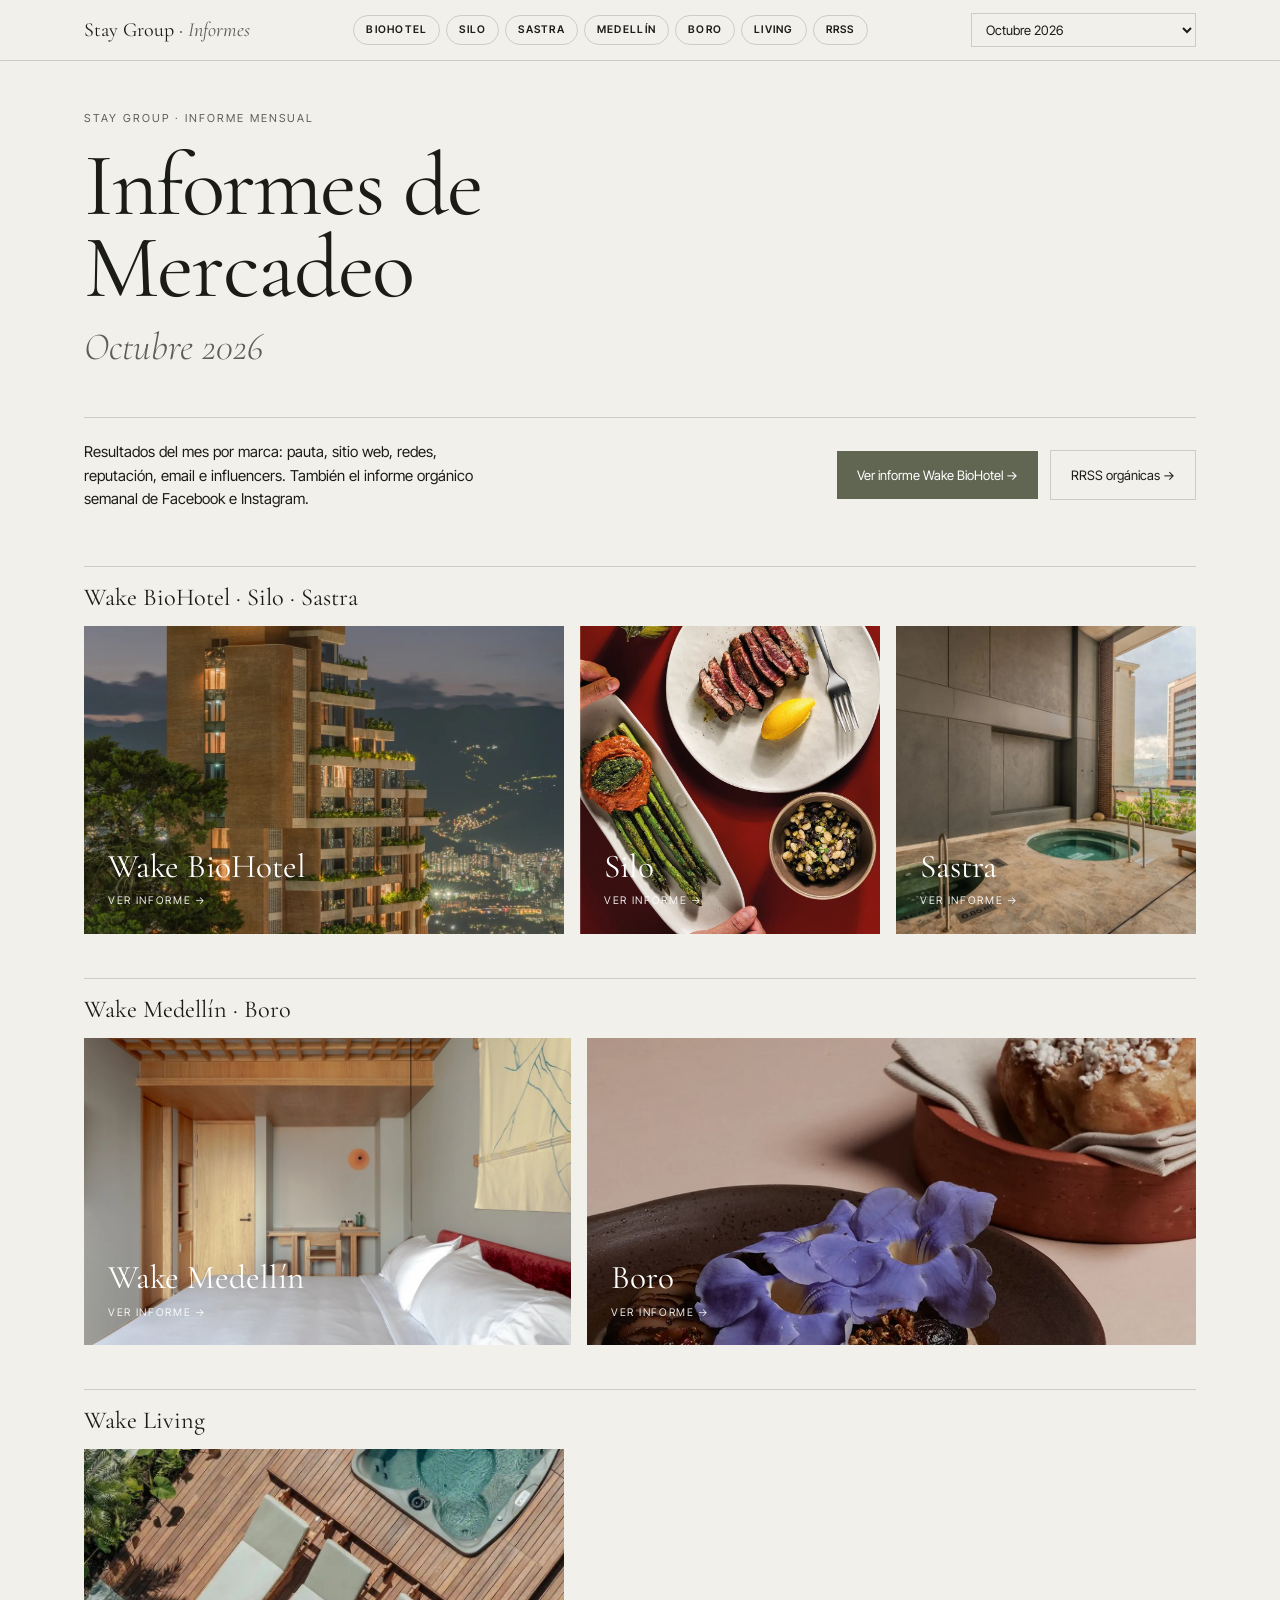
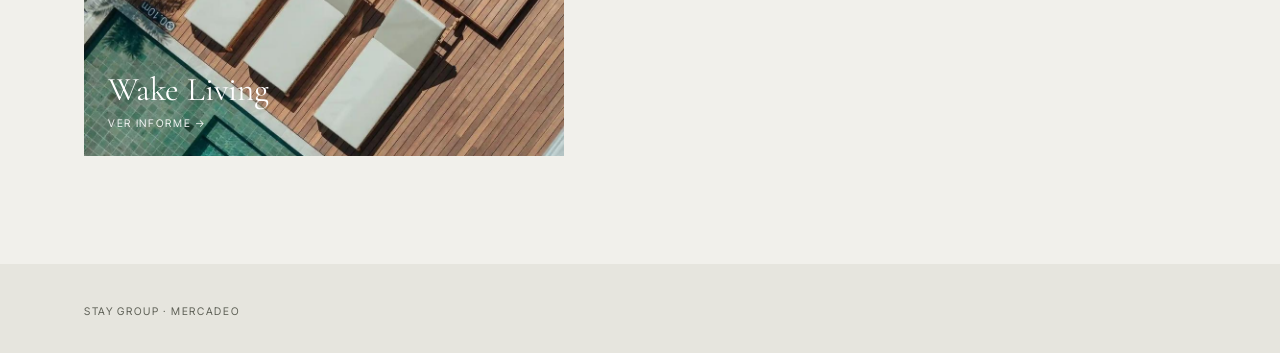
==== commit b022b15b: "Publish the organic social (RRSS) section. Add the RRSS board, cover and nav links, and cache-bust t" ====
--- a/informe.html
+++ b/informe.html
@@ -9,13 +9,13 @@
 <link rel="preconnect" href="https://fonts.googleapis.com">
 <link rel="preconnect" href="https://fonts.gstatic.com" crossorigin>
 <link href="https://fonts.googleapis.com/css2?family=Cormorant+Garamond:ital,wght@0,300;0,400;0,500;1,300;1,400&family=Inter+Tight:wght@400;500;600&display=swap" rel="stylesheet">
-<link rel="stylesheet" href="assets/css/styles.css?v=20261111-1410">
+<link rel="stylesheet" href="assets/css/styles.css?v=20261111-1835">
 <link rel="icon" href="assets/img/favicon.png">
 </head>
 <body>
 <div id="app"><noscript><p style="padding:120px 24px;font-family:serif;font-size:22px">Este informe necesita JavaScript activado.</p></noscript></div>
-<script src="data/index.js?v=20261111-1410"></script>
-<script src="assets/js/common.js?v=20261111-1410"></script>
-<script src="assets/js/report.js?v=20261111-1410"></script>
+<script src="data/index.js?v=20261111-1835"></script>
+<script src="assets/js/common.js?v=20261111-1835"></script>
+<script src="assets/js/report.js?v=20261111-1835"></script>
 </body>
 </html>
--- a/assets/css/styles.css
+++ b/assets/css/styles.css
@@ -273,3 +273,7 @@
   .scrollcue::after{animation:none}
 }
 @media print{.js-anim .reveal{opacity:1!important;transform:none!important}.nav{position:static}}
+
+/* Portada: segundo botón hacia el tablero RRSS */
+.cover-actions{display:flex;flex-wrap:wrap;gap:12px;align-items:center}
+.btn.ghost{background:transparent;color:var(--ink);border:1px solid var(--olive-25)}
